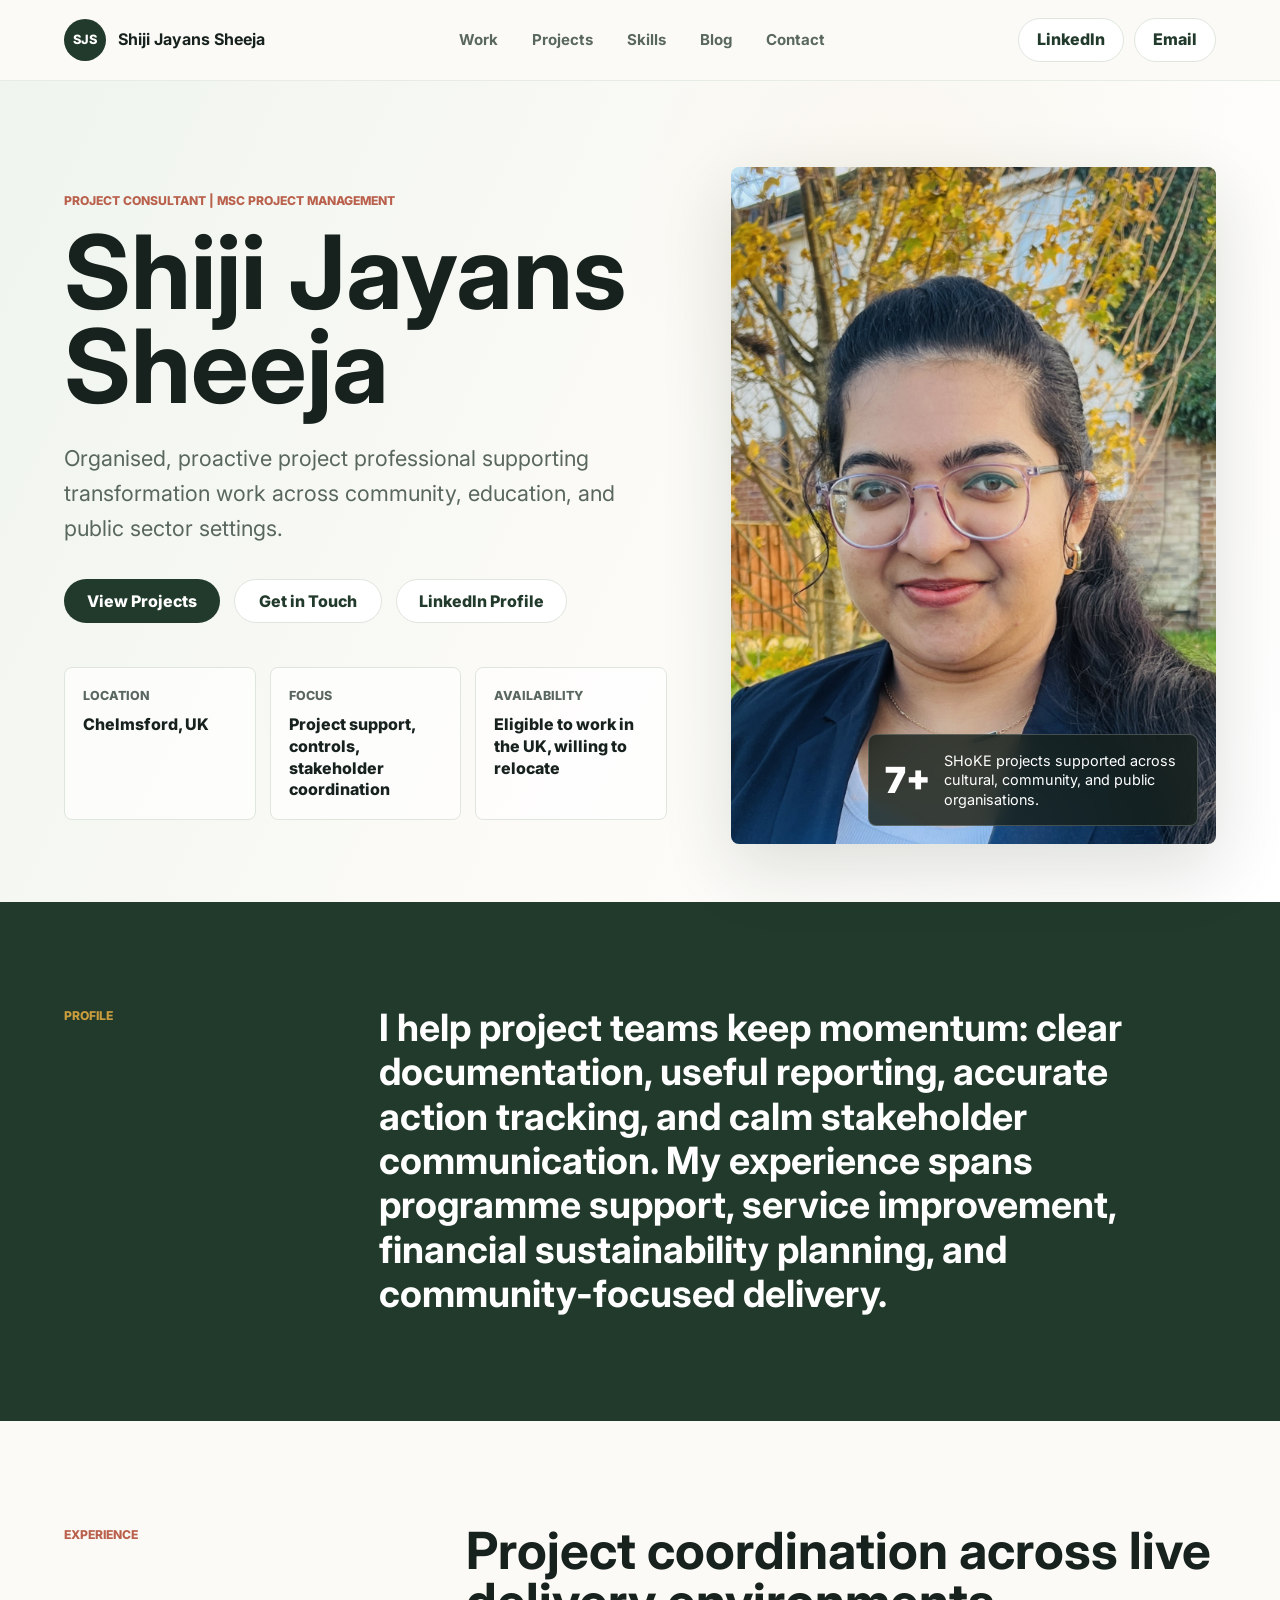
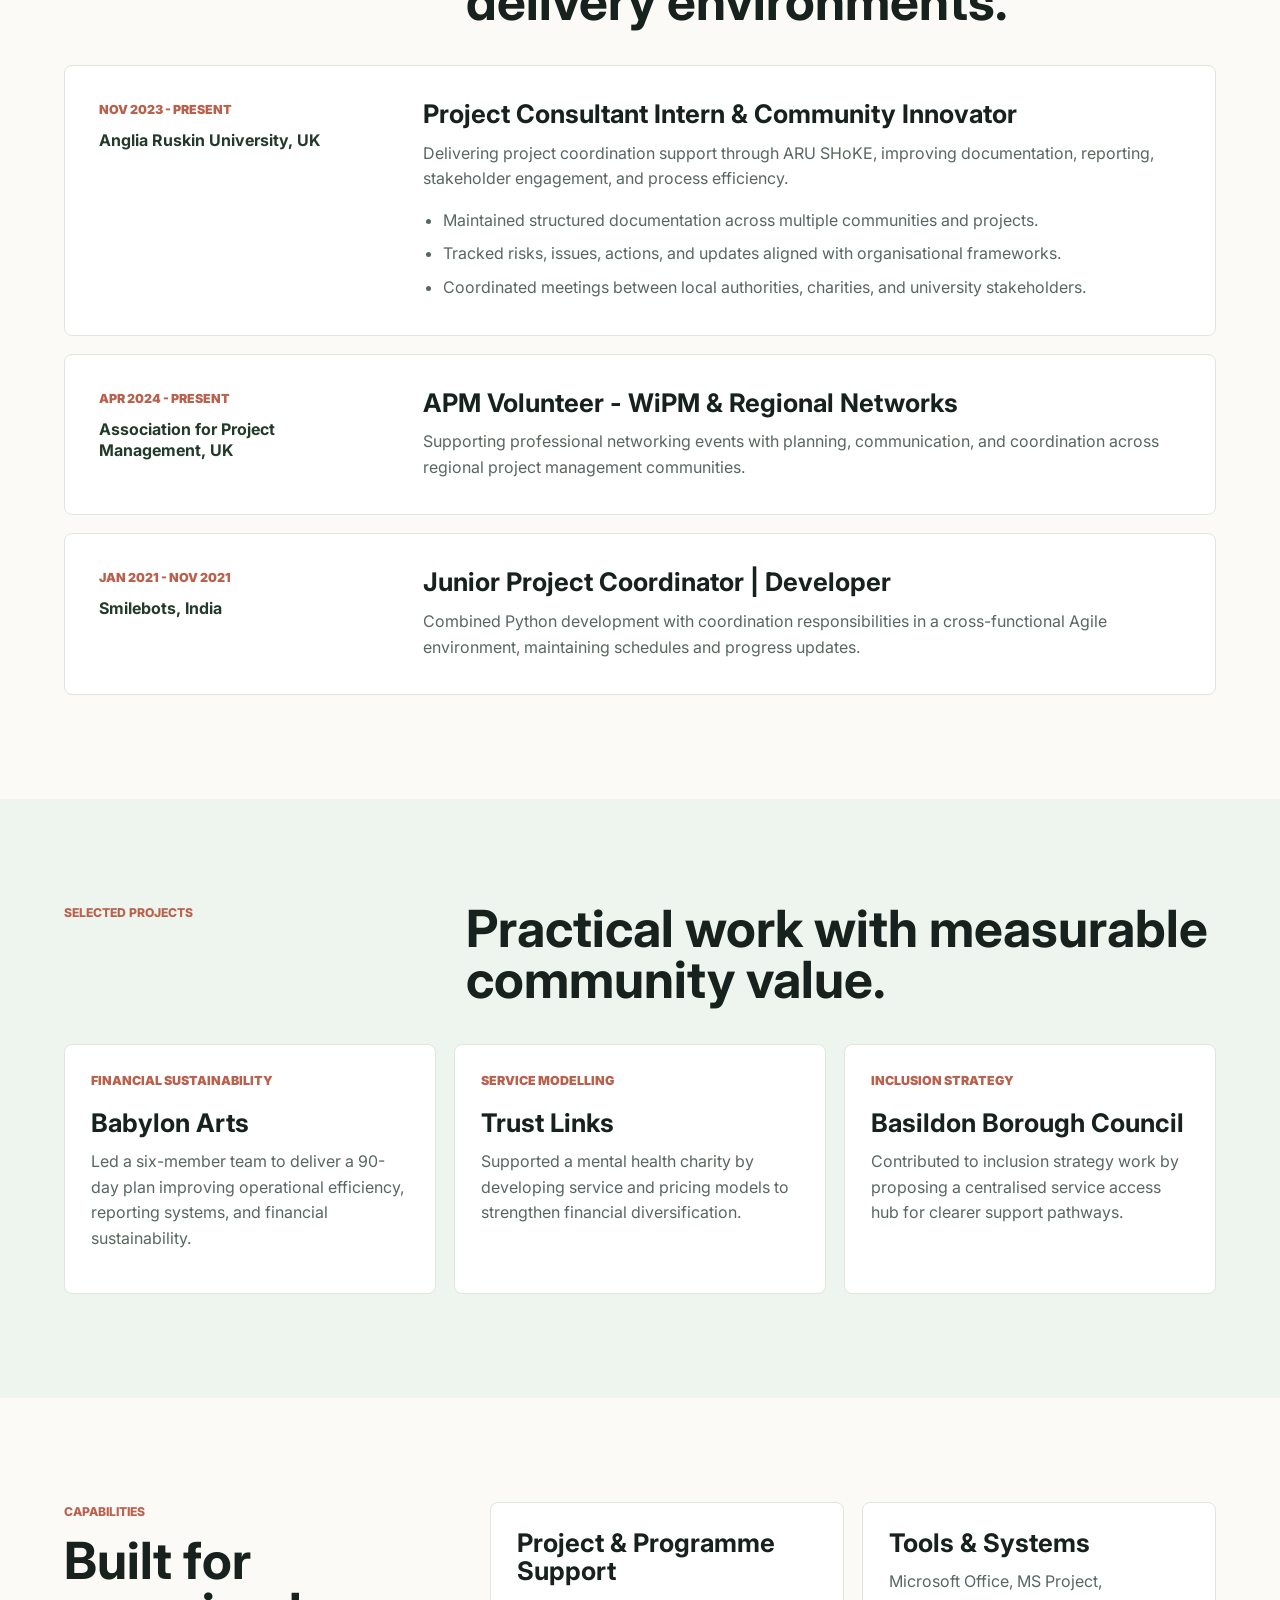
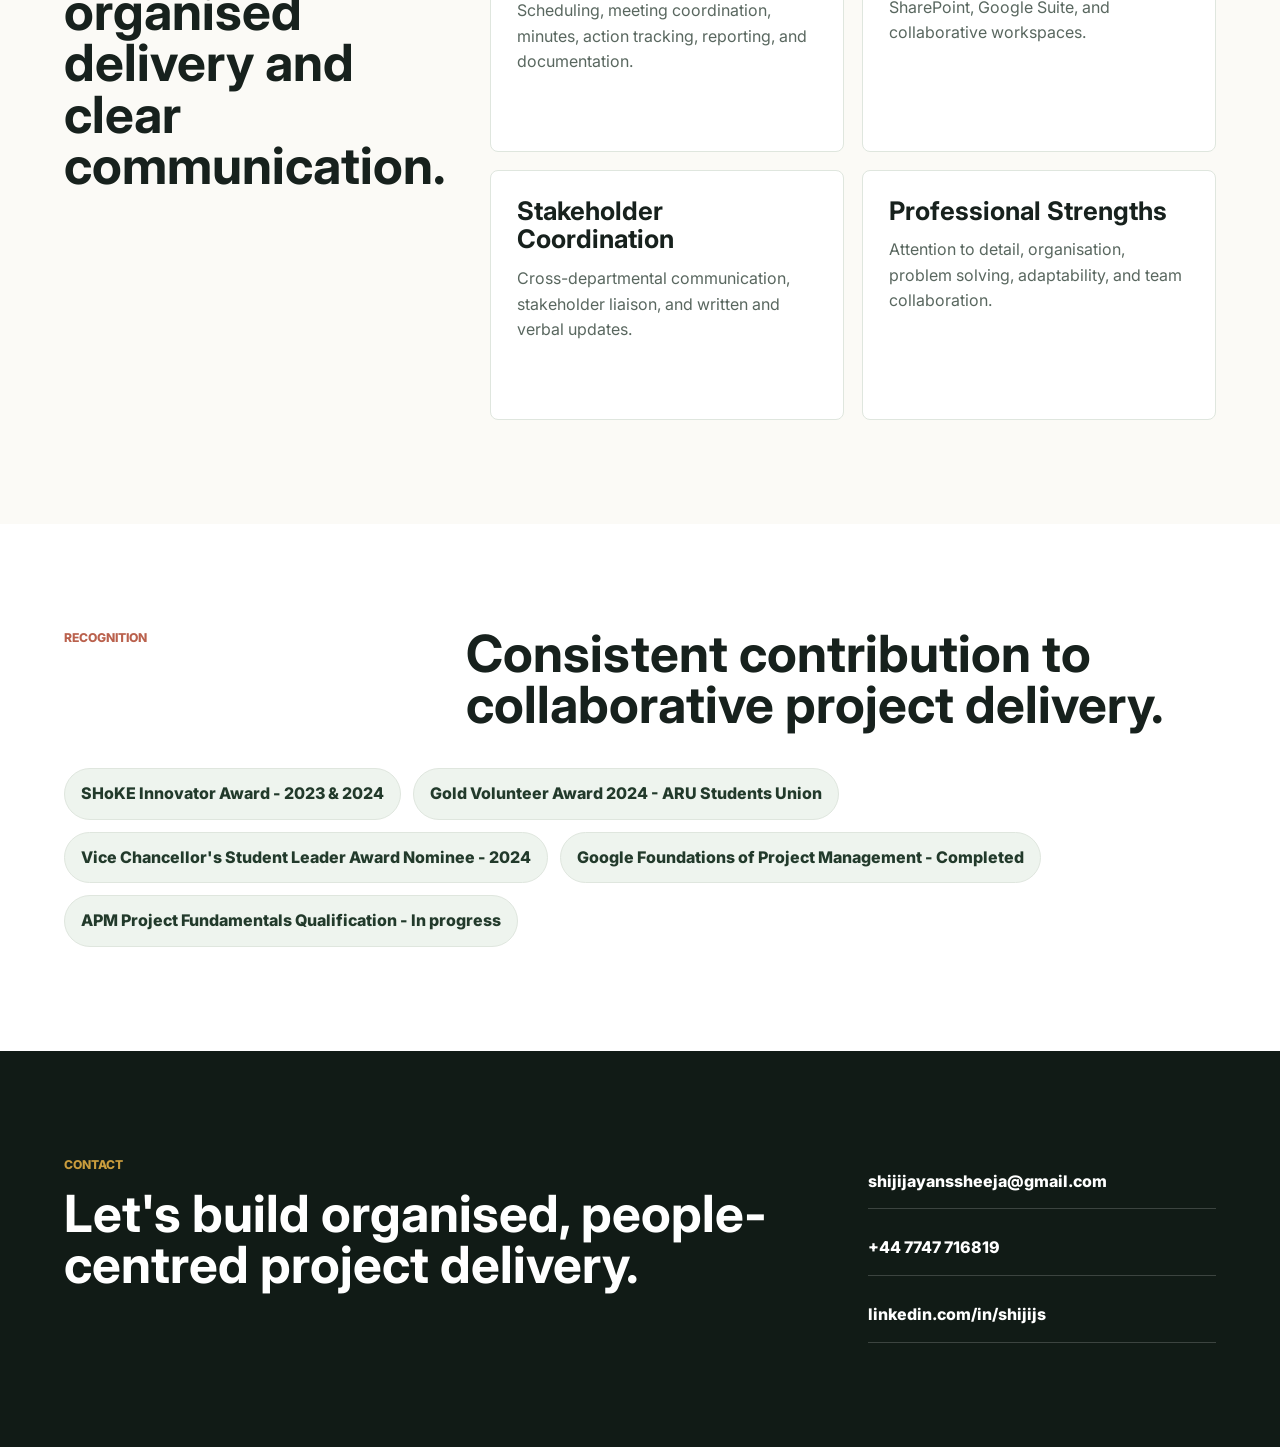
==== index.html @ 8660036b "Add files via upload" ====
<!doctype html>
<html lang="en">
  <head>
    <meta charset="utf-8">
    <meta name="viewport" content="width=device-width, initial-scale=1">
    <title>Shiji Jayans Sheeja | Project Consultant</title>
    <meta
      name="description"
      content="Modern portfolio for Shiji Jayans Sheeja, a project consultant with MSc Project Management experience across community, education, and public sector projects."
    >
    <link rel="preconnect" href="https://fonts.googleapis.com">
    <link rel="preconnect" href="https://fonts.gstatic.com" crossorigin>
    <link
      href="https://fonts.googleapis.com/css2?family=Inter:wght@400;500;600;700;800&display=swap"
      rel="stylesheet"
    >
    <link rel="stylesheet" href="styles.css">
  </head>
  <body>
    <header class="site-header" data-header>
      <a class="brand" href="index.html#home" aria-label="Shiji Jayans Sheeja home">
        <span>SJS</span>
        <strong>Shiji Jayans Sheeja</strong>
      </a>
      <nav class="nav-links" aria-label="Primary navigation">
        <a href="#work">Work</a>
        <a href="#projects">Projects</a>
        <a href="#skills">Skills</a>
        <a href="blog.html">Blog</a>
        <a href="#contact">Contact</a>
      </nav>
      <div class="header-actions">
        <a class="header-cta" href="https://linkedin.com/in/shijijs">LinkedIn</a>
        <a class="header-cta" href="mailto:shijijayanssheeja@gmail.com">Email</a>
      </div>
    </header>

    <main>
      <section class="hero" id="home">
        <div class="hero-copy">
          <p class="eyebrow">Project Consultant | MSc Project Management</p>
          <h1>Shiji Jayans Sheeja</h1>
          <p class="hero-lede">
            Organised, proactive project professional supporting transformation work across
            community, education, and public sector settings.
          </p>
          <div class="hero-actions" aria-label="Primary actions">
            <a class="button primary" href="#projects">View Projects</a>
            <a class="button secondary" href="mailto:shijijayanssheeja@gmail.com">Get in Touch</a>
            <a class="button secondary" href="https://linkedin.com/in/shijijs">LinkedIn Profile</a>
          </div>
          <dl class="quick-facts" aria-label="Quick facts">
            <div>
              <dt>Location</dt>
              <dd>Chelmsford, UK</dd>
            </div>
            <div>
              <dt>Focus</dt>
              <dd>Project support, controls, stakeholder coordination</dd>
            </div>
            <div>
              <dt>Availability</dt>
              <dd>Eligible to work in the UK, willing to relocate</dd>
            </div>
          </dl>
        </div>
        <div class="hero-visual" aria-label="Portrait of Shiji Jayans Sheeja">
          <img src="assets/shiji.JPG" alt="Shiji Jayans Sheeja smiling outdoors">
          <div class="hero-note">
            <span>7+</span>
            <p>SHoKE projects supported across cultural, community, and public organisations.</p>
          </div>
        </div>
      </section>

      <section class="intro-section" aria-label="Professional summary">
        <div class="section-kicker">Profile</div>
        <p>
          I help project teams keep momentum: clear documentation, useful reporting,
          accurate action tracking, and calm stakeholder communication. My experience spans
          programme support, service improvement, financial sustainability planning, and
          community-focused delivery.
        </p>
      </section>

      <section class="section" id="work">
        <div class="section-heading">
          <p class="section-kicker">Experience</p>
          <h2>Project coordination across live delivery environments.</h2>
        </div>
        <div class="timeline">
          <article class="timeline-item">
            <div class="timeline-meta">
              <span>Nov 2023 - Present</span>
              <strong>Anglia Ruskin University, UK</strong>
            </div>
            <div class="timeline-content">
              <h3>Project Consultant Intern & Community Innovator</h3>
              <p>
                Delivering project coordination support through ARU SHoKE, improving
                documentation, reporting, stakeholder engagement, and process efficiency.
              </p>
              <ul>
                <li>Maintained structured documentation across multiple communities and projects.</li>
                <li>Tracked risks, issues, actions, and updates aligned with organisational frameworks.</li>
                <li>Coordinated meetings between local authorities, charities, and university stakeholders.</li>
              </ul>
            </div>
          </article>
          <article class="timeline-item">
            <div class="timeline-meta">
              <span>Apr 2024 - Present</span>
              <strong>Association for Project Management, UK</strong>
            </div>
            <div class="timeline-content">
              <h3>APM Volunteer - WiPM & Regional Networks</h3>
              <p>
                Supporting professional networking events with planning, communication,
                and coordination across regional project management communities.
              </p>
            </div>
          </article>
          <article class="timeline-item">
            <div class="timeline-meta">
              <span>Jan 2021 - Nov 2021</span>
              <strong>Smilebots, India</strong>
            </div>
            <div class="timeline-content">
              <h3>Junior Project Coordinator | Developer</h3>
              <p>
                Combined Python development with coordination responsibilities in a
                cross-functional Agile environment, maintaining schedules and progress updates.
              </p>
            </div>
          </article>
        </div>
      </section>

      <section class="section projects-section" id="projects">
        <div class="section-heading">
          <p class="section-kicker">Selected Projects</p>
          <h2>Practical work with measurable community value.</h2>
        </div>
        <div class="project-grid">
          <article class="project-card">
            <span>Financial sustainability</span>
            <h3>Babylon Arts</h3>
            <p>
              Led a six-member team to deliver a 90-day plan improving operational efficiency,
              reporting systems, and financial sustainability.
            </p>
          </article>
          <article class="project-card">
            <span>Service modelling</span>
            <h3>Trust Links</h3>
            <p>
              Supported a mental health charity by developing service and pricing models to
              strengthen financial diversification.
            </p>
          </article>
          <article class="project-card">
            <span>Inclusion strategy</span>
            <h3>Basildon Borough Council</h3>
            <p>
              Contributed to inclusion strategy work by proposing a centralised service access
              hub for clearer support pathways.
            </p>
          </article>
        </div>
      </section>

      <section class="section split-section" id="skills">
        <div>
          <p class="section-kicker">Capabilities</p>
          <h2>Built for organised delivery and clear communication.</h2>
        </div>
        <div class="skills-layout">
          <article>
            <h3>Project & Programme Support</h3>
            <p>Scheduling, meeting coordination, minutes, action tracking, reporting, and documentation.</p>
          </article>
          <article>
            <h3>Tools & Systems</h3>
            <p>Microsoft Office, MS Project, SharePoint, Google Suite, and collaborative workspaces.</p>
          </article>
          <article>
            <h3>Stakeholder Coordination</h3>
            <p>Cross-departmental communication, stakeholder liaison, and written and verbal updates.</p>
          </article>
          <article>
            <h3>Professional Strengths</h3>
            <p>Attention to detail, organisation, problem solving, adaptability, and team collaboration.</p>
          </article>
        </div>
      </section>

      <section class="section recognition-section">
        <div class="section-heading">
          <p class="section-kicker">Recognition</p>
          <h2>Consistent contribution to collaborative project delivery.</h2>
        </div>
        <div class="recognition-list">
          <p>SHoKE Innovator Award - 2023 & 2024</p>
          <p>Gold Volunteer Award 2024 - ARU Students Union</p>
          <p>Vice Chancellor's Student Leader Award Nominee - 2024</p>
          <p>Google Foundations of Project Management - Completed</p>
          <p>APM Project Fundamentals Qualification - In progress</p>
        </div>
      </section>
    </main>

    <footer class="footer" id="contact">
      <div>
        <p class="section-kicker">Contact</p>
        <h2>Let's build organised, people-centred project delivery.</h2>
      </div>
      <address>
        <a href="mailto:shijijayanssheeja@gmail.com">shijijayanssheeja@gmail.com</a>
        <a href="tel:+447747716819">+44 7747 716819</a>
        <a href="https://linkedin.com/in/shijijs">linkedin.com/in/shijijs</a>
      </address>
    </footer>

    <script src="script.js"></script>
  </body>
</html>
---- styles.css ----
:root {
  color-scheme: light;
  --ink: #17211d;
  --muted: #59675f;
  --line: #dfe6de;
  --paper: #fbfaf6;
  --mist: #eef4ee;
  --sage: #67856d;
  --forest: #223a2b;
  --gold: #c99c3d;
  --coral: #ba614d;
  --white: #ffffff;
  --shadow: 0 24px 70px rgba(25, 42, 31, 0.14);
}

* {
  box-sizing: border-box;
}

html {
  scroll-behavior: smooth;
}

body {
  margin: 0;
  font-family: "Inter", Arial, sans-serif;
  color: var(--ink);
  background: var(--paper);
  line-height: 1.6;
}

img {
  display: block;
  max-width: 100%;
}

a {
  color: inherit;
  text-decoration: none;
}

.site-header {
  position: sticky;
  top: 0;
  z-index: 20;
  display: flex;
  align-items: center;
  justify-content: space-between;
  gap: 24px;
  padding: 18px clamp(20px, 5vw, 72px);
  background: rgba(251, 250, 246, 0.88);
  border-bottom: 1px solid rgba(223, 230, 222, 0.72);
  backdrop-filter: blur(18px);
  transition: box-shadow 180ms ease, padding 180ms ease;
}

.site-header.is-scrolled {
  padding-block: 12px;
  box-shadow: 0 12px 40px rgba(34, 58, 43, 0.08);
}

.brand {
  display: inline-flex;
  align-items: center;
  gap: 12px;
  min-width: 0;
  font-weight: 800;
}

.brand span {
  display: grid;
  width: 42px;
  height: 42px;
  place-items: center;
  color: var(--white);
  background: var(--forest);
  border-radius: 50%;
  font-size: 0.8rem;
}

.brand strong {
  white-space: nowrap;
}

.nav-links {
  display: flex;
  align-items: center;
  justify-content: center;
  gap: clamp(14px, 3vw, 34px);
  color: var(--muted);
  font-size: 0.94rem;
  font-weight: 700;
}

.nav-links a,
.header-cta,
.button {
  transition: transform 180ms ease, color 180ms ease, background 180ms ease, border-color 180ms ease;
}

.nav-links a:hover {
  color: var(--forest);
}

.header-cta,
.button {
  display: inline-flex;
  min-height: 44px;
  align-items: center;
  justify-content: center;
  border-radius: 999px;
  font-weight: 800;
}

.header-actions {
  display: flex;
  flex-wrap: wrap;
  gap: 10px;
  justify-content: flex-end;
}

.header-cta {
  padding: 0 18px;
  color: var(--forest);
  border: 1px solid var(--line);
  background: var(--white);
}

.header-cta:hover,
.button:hover {
  transform: translateY(-2px);
}

.hero {
  display: grid;
  grid-template-columns: minmax(0, 1.02fr) minmax(320px, 0.82fr);
  min-height: calc(100vh - 79px);
  gap: clamp(34px, 5vw, 78px);
  align-items: center;
  padding: clamp(46px, 8vw, 86px) clamp(20px, 5vw, 72px) clamp(34px, 5vw, 58px);
  background:
    linear-gradient(115deg, rgba(238, 244, 238, 0.92), rgba(251, 250, 246, 0.7) 48%, rgba(255, 255, 255, 0.95)),
    radial-gradient(circle at 74% 18%, rgba(201, 156, 61, 0.2), transparent 28%);
}

.eyebrow,
.section-kicker {
  margin: 0 0 14px;
  color: var(--coral);
  font-size: 0.76rem;
  font-weight: 800;
  letter-spacing: 0;
  text-transform: uppercase;
}

.hero h1 {
  max-width: 780px;
  margin: 0;
  font-size: clamp(3rem, 8vw, 7.6rem);
  line-height: 0.92;
  letter-spacing: 0;
}

.hero-lede {
  max-width: 660px;
  margin: 28px 0 0;
  color: var(--muted);
  font-size: clamp(1.08rem, 2vw, 1.36rem);
}

.hero-actions {
  display: flex;
  flex-wrap: wrap;
  gap: 14px;
  margin: 34px 0 0;
}

.button {
  min-width: 148px;
  padding: 0 22px;
  border: 1px solid transparent;
}

.button.primary {
  color: var(--white);
  background: var(--forest);
}

.button.secondary {
  color: var(--forest);
  border-color: var(--line);
  background: var(--white);
}

.quick-facts {
  display: grid;
  grid-template-columns: repeat(3, minmax(0, 1fr));
  gap: 14px;
  max-width: 860px;
  margin: 44px 0 0;
}

.quick-facts div {
  min-height: 116px;
  padding: 18px;
  background: rgba(255, 255, 255, 0.72);
  border: 1px solid var(--line);
  border-radius: 8px;
}

.quick-facts dt {
  color: var(--muted);
  font-size: 0.78rem;
  font-weight: 800;
  text-transform: uppercase;
}

.quick-facts dd {
  margin: 8px 0 0;
  font-weight: 800;
  line-height: 1.35;
}

.hero-visual {
  position: relative;
  align-self: stretch;
  min-height: 540px;
  overflow: hidden;
  border-radius: 8px;
  box-shadow: var(--shadow);
}

.hero-visual img {
  width: 100%;
  height: 100%;
  object-fit: cover;
  object-position: 50% 28%;
}

.hero-note {
  position: absolute;
  right: 18px;
  bottom: 18px;
  display: grid;
  grid-template-columns: auto minmax(0, 1fr);
  gap: 14px;
  align-items: center;
  width: min(330px, calc(100% - 36px));
  padding: 16px;
  color: var(--white);
  background: rgba(23, 33, 29, 0.82);
  border: 1px solid rgba(255, 255, 255, 0.2);
  border-radius: 8px;
  backdrop-filter: blur(10px);
}

.hero-note span {
  font-size: 2.25rem;
  font-weight: 900;
  line-height: 1;
}

.hero-note p {
  margin: 0;
  font-size: 0.9rem;
  line-height: 1.35;
}

.intro-section,
.section,
.footer {
  padding: clamp(58px, 9vw, 104px) clamp(20px, 5vw, 72px);
}

.intro-section {
  display: grid;
  grid-template-columns: 0.3fr 1fr;
  gap: clamp(22px, 5vw, 78px);
  background: var(--forest);
  color: var(--white);
}

.intro-section .section-kicker {
  color: var(--gold);
}

.intro-section p {
  max-width: 1040px;
  margin: 0;
  font-size: clamp(1.38rem, 3vw, 2.35rem);
  font-weight: 700;
  line-height: 1.18;
}

.section-heading {
  display: grid;
  grid-template-columns: 0.45fr minmax(0, 1fr);
  gap: clamp(22px, 5vw, 76px);
  align-items: start;
  margin-bottom: 38px;
}

.section-heading h2,
.split-section h2,
.footer h2 {
  max-width: 820px;
  margin: 0;
  font-size: clamp(2rem, 4vw, 4.1rem);
  line-height: 1;
  letter-spacing: 0;
}

.timeline {
  display: grid;
  gap: 18px;
}

.timeline-item {
  display: grid;
  grid-template-columns: minmax(190px, 0.36fr) minmax(0, 1fr);
  gap: clamp(20px, 4vw, 54px);
  padding: clamp(22px, 4vw, 34px);
  background: var(--white);
  border: 1px solid var(--line);
  border-radius: 8px;
}

.timeline-meta {
  color: var(--muted);
}

.timeline-meta span,
.project-card span {
  display: block;
  color: var(--coral);
  font-size: 0.78rem;
  font-weight: 900;
  text-transform: uppercase;
}

.timeline-meta strong {
  display: block;
  margin-top: 10px;
  color: var(--forest);
  line-height: 1.35;
}

.timeline-content h3,
.project-card h3,
.skills-layout h3 {
  margin: 0;
  font-size: clamp(1.25rem, 2vw, 1.7rem);
  line-height: 1.12;
}

.timeline-content p,
.project-card p,
.skills-layout p {
  margin: 12px 0 0;
  color: var(--muted);
}

.timeline-content ul {
  display: grid;
  gap: 8px;
  margin: 16px 0 0;
  padding-left: 20px;
  color: var(--muted);
}

.projects-section {
  background: var(--mist);
}

.project-grid {
  display: grid;
  grid-template-columns: repeat(3, minmax(0, 1fr));
  gap: 18px;
}

.project-card,
.skills-layout article {
  min-height: 250px;
  padding: 26px;
  background: var(--white);
  border: 1px solid var(--line);
  border-radius: 8px;
}

.project-card h3 {
  margin-top: 18px;
}

.split-section {
  display: grid;
  grid-template-columns: minmax(260px, 0.48fr) minmax(0, 1fr);
  gap: clamp(28px, 6vw, 88px);
  align-items: start;
}

.skills-layout {
  display: grid;
  grid-template-columns: repeat(2, minmax(0, 1fr));
  gap: 18px;
}

.recognition-section {
  background: var(--white);
}

.recognition-list {
  display: flex;
  flex-wrap: wrap;
  gap: 12px;
}

.recognition-list p {
  margin: 0;
  padding: 12px 16px;
  color: var(--forest);
  background: var(--mist);
  border: 1px solid var(--line);
  border-radius: 999px;
  font-weight: 800;
}

.footer {
  display: grid;
  grid-template-columns: minmax(0, 1fr) minmax(260px, 0.45fr);
  gap: 32px;
  color: var(--white);
  background: #111b16;
}

.footer .section-kicker {
  color: var(--gold);
}

.footer address {
  display: grid;
  gap: 12px;
  align-content: end;
  font-style: normal;
}

.footer a {
  display: block;
  padding: 14px 0;
  border-bottom: 1px solid rgba(255, 255, 255, 0.18);
  font-weight: 800;
}

.blog-hero {
  display: grid;
  grid-template-columns: minmax(0, 1fr) minmax(300px, 0.42fr);
  gap: clamp(28px, 6vw, 90px);
  align-items: end;
  padding: clamp(64px, 9vw, 118px) clamp(20px, 5vw, 72px) clamp(44px, 7vw, 82px);
  background:
    linear-gradient(120deg, rgba(238, 244, 238, 0.96), rgba(251, 250, 246, 0.82) 55%, rgba(255, 255, 255, 0.96)),
    radial-gradient(circle at 82% 20%, rgba(186, 97, 77, 0.17), transparent 26%);
  border-bottom: 1px solid var(--line);
}

.blog-hero h1 {
  max-width: 980px;
  margin: 0;
  font-size: clamp(3rem, 8vw, 7.2rem);
  line-height: 0.92;
  letter-spacing: 0;
}

.blog-hero-copy > p:not(.eyebrow) {
  max-width: 820px;
  margin: 28px 0 0;
  color: var(--muted);
  font-size: clamp(1.12rem, 2vw, 1.45rem);
}

.article-meta {
  display: flex;
  flex-wrap: wrap;
  gap: 10px;
  margin-top: 30px;
}

.article-meta span {
  padding: 10px 14px;
  color: var(--forest);
  background: var(--white);
  border: 1px solid var(--line);
  border-radius: 999px;
  font-size: 0.9rem;
  font-weight: 800;
}

.blog-hero-panel {
  padding: 26px;
  color: var(--white);
  background: var(--forest);
  border-radius: 8px;
  box-shadow: var(--shadow);
}

.blog-hero-panel p {
  margin: 0 0 12px;
  color: var(--gold);
  font-size: 0.78rem;
  font-weight: 900;
  text-transform: uppercase;
}

.blog-hero-panel strong {
  display: block;
  font-size: clamp(1.35rem, 2vw, 2rem);
  line-height: 1.08;
}

.blog-hero-panel span {
  display: block;
  margin-top: 18px;
  color: rgba(255, 255, 255, 0.78);
}

.blog-article {
  display: grid;
  grid-template-columns: minmax(220px, 0.24fr) minmax(0, 760px);
  gap: clamp(28px, 6vw, 88px);
  align-items: start;
  padding: clamp(46px, 7vw, 86px) clamp(20px, 5vw, 72px);
}

.article-toc {
  position: sticky;
  top: 104px;
  display: grid;
  gap: 8px;
  padding: 20px;
  background: var(--white);
  border: 1px solid var(--line);
  border-radius: 8px;
}

.article-toc p {
  margin: 0 0 8px;
  color: var(--coral);
  font-size: 0.78rem;
  font-weight: 900;
  text-transform: uppercase;
}

.article-toc a {
  padding: 8px 0;
  color: var(--muted);
  border-bottom: 1px solid var(--line);
  font-weight: 800;
}

.article-toc a:hover {
  color: var(--forest);
}

.article-content {
  min-width: 0;
}

.article-content section {
  padding-bottom: clamp(34px, 6vw, 64px);
}

.article-content h2 {
  margin: 0 0 18px;
  font-size: clamp(2rem, 4vw, 3.3rem);
  line-height: 1;
  letter-spacing: 0;
}

.article-content h3 {
  margin: 0;
  font-size: 1.22rem;
  line-height: 1.2;
}

.article-content p,
.article-content li {
  color: var(--muted);
  font-size: 1.05rem;
}

.article-content p {
  margin: 0 0 18px;
}

.article-content blockquote {
  margin: 28px 0 0;
  padding: 24px;
  color: var(--forest);
  background: var(--mist);
  border-left: 5px solid var(--gold);
  border-radius: 8px;
  font-size: clamp(1.25rem, 2vw, 1.65rem);
  font-weight: 800;
  line-height: 1.32;
}

.insight-grid {
  display: grid;
  grid-template-columns: repeat(2, minmax(0, 1fr));
  gap: 16px;
  margin-top: 28px;
}

.insight-grid div,
.lifecycle-list div,
.callout {
  padding: 22px;
  background: var(--white);
  border: 1px solid var(--line);
  border-radius: 8px;
}

.lifecycle-list {
  display: grid;
  gap: 14px;
  margin-top: 28px;
}

.lifecycle-list div {
  display: grid;
  grid-template-columns: 62px minmax(0, 1fr);
  gap: 4px 18px;
}

.lifecycle-list span {
  grid-row: span 2;
  color: var(--gold);
  font-size: 2rem;
  font-weight: 900;
  line-height: 1;
}

.lifecycle-list p,
.insight-grid p {
  margin-bottom: 0;
}

.callout {
  margin-top: 26px;
  background: var(--forest);
}

.callout h3 {
  color: var(--white);
}

.callout ul,
.article-steps {
  display: grid;
  gap: 12px;
  margin: 18px 0 0;
  padding-left: 22px;
}

.callout li {
  color: rgba(255, 255, 255, 0.78);
}

.article-steps strong {
  display: block;
  color: var(--forest);
}

.article-sources {
  padding: 24px;
  background: var(--mist);
  border: 1px solid var(--line);
  border-radius: 8px;
}

.article-sources h2 {
  font-size: clamp(1.7rem, 3vw, 2.4rem);
}

.article-sources a {
  display: block;
  padding: 12px 0;
  color: var(--forest);
  border-bottom: 1px solid var(--line);
  font-weight: 800;
}

@media (max-width: 980px) {
  .site-header {
    align-items: flex-start;
    flex-wrap: wrap;
  }

  .nav-links {
    order: 3;
    width: 100%;
    justify-content: flex-start;
    overflow-x: auto;
    padding-top: 2px;
  }

  .hero {
    grid-template-columns: 1fr;
    min-height: auto;
  }

  .hero-visual {
    min-height: 520px;
    order: -1;
  }

  .quick-facts,
  .section-heading,
  .intro-section,
  .timeline-item,
  .split-section,
  .footer,
  .blog-hero,
  .blog-article {
    grid-template-columns: 1fr;
  }

  .project-grid {
    grid-template-columns: 1fr;
  }

  .article-toc {
    position: static;
  }
}

@media (max-width: 640px) {
  .site-header {
    padding: 12px 16px;
    gap: 12px;
  }

  .brand strong {
    display: none;
  }

  .header-cta {
    min-height: 40px;
  }

  .header-actions {
    gap: 8px;
  }

  .nav-links {
    gap: 18px;
    font-size: 0.88rem;
  }

  .hero,
  .blog-hero,
  .blog-article,
  .intro-section,
  .section,
  .footer {
    padding-inline: 16px;
  }

  .hero h1 {
    font-size: clamp(2.7rem, 15vw, 4.4rem);
  }

  .hero-visual {
    min-height: 430px;
  }

  .quick-facts,
  .insight-grid,
  .skills-layout {
    grid-template-columns: 1fr;
  }

  .blog-hero h1 {
    font-size: clamp(2.55rem, 13vw, 4.05rem);
  }

  .article-meta span {
    width: 100%;
  }

  .lifecycle-list div {
    grid-template-columns: 1fr;
  }

  .hero-note {
    position: static;
    width: 100%;
    border-radius: 0;
  }

  .project-card,
  .skills-layout article,
  .timeline-item {
    padding: 20px;
  }
}
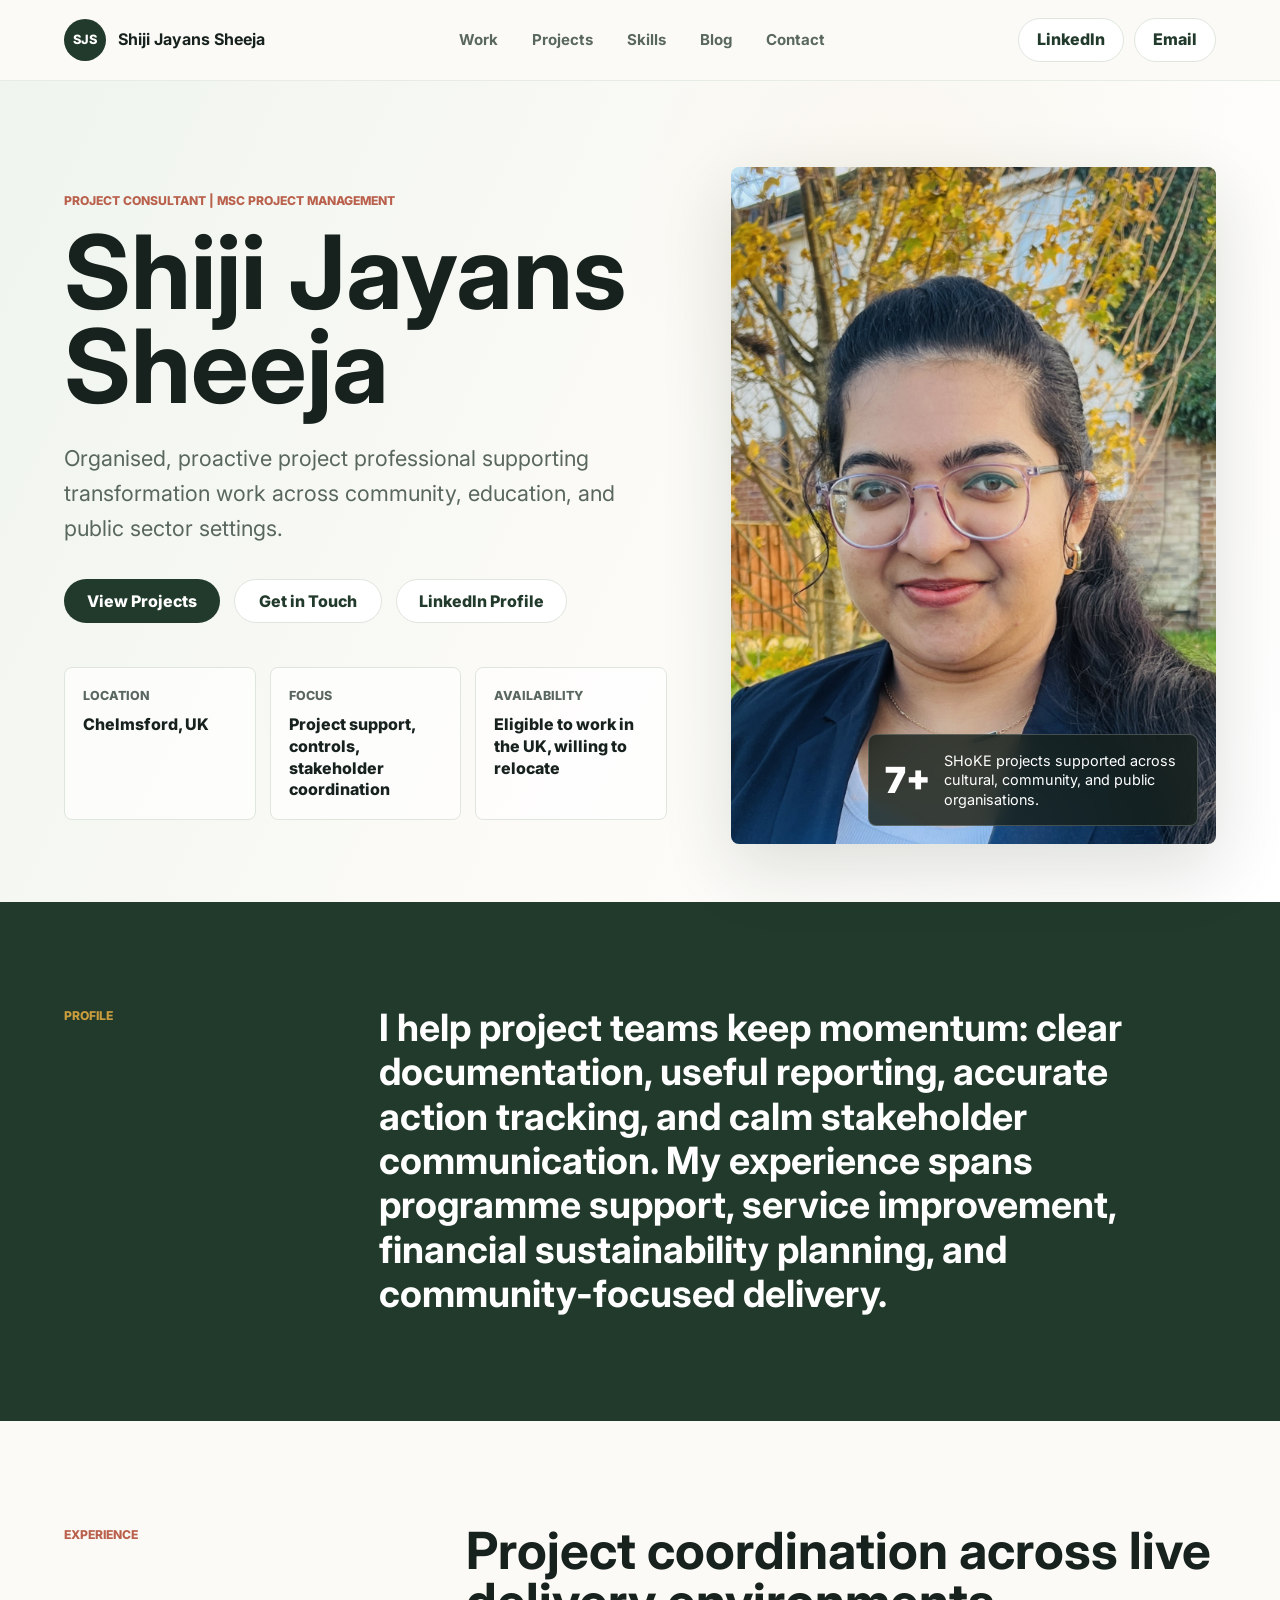
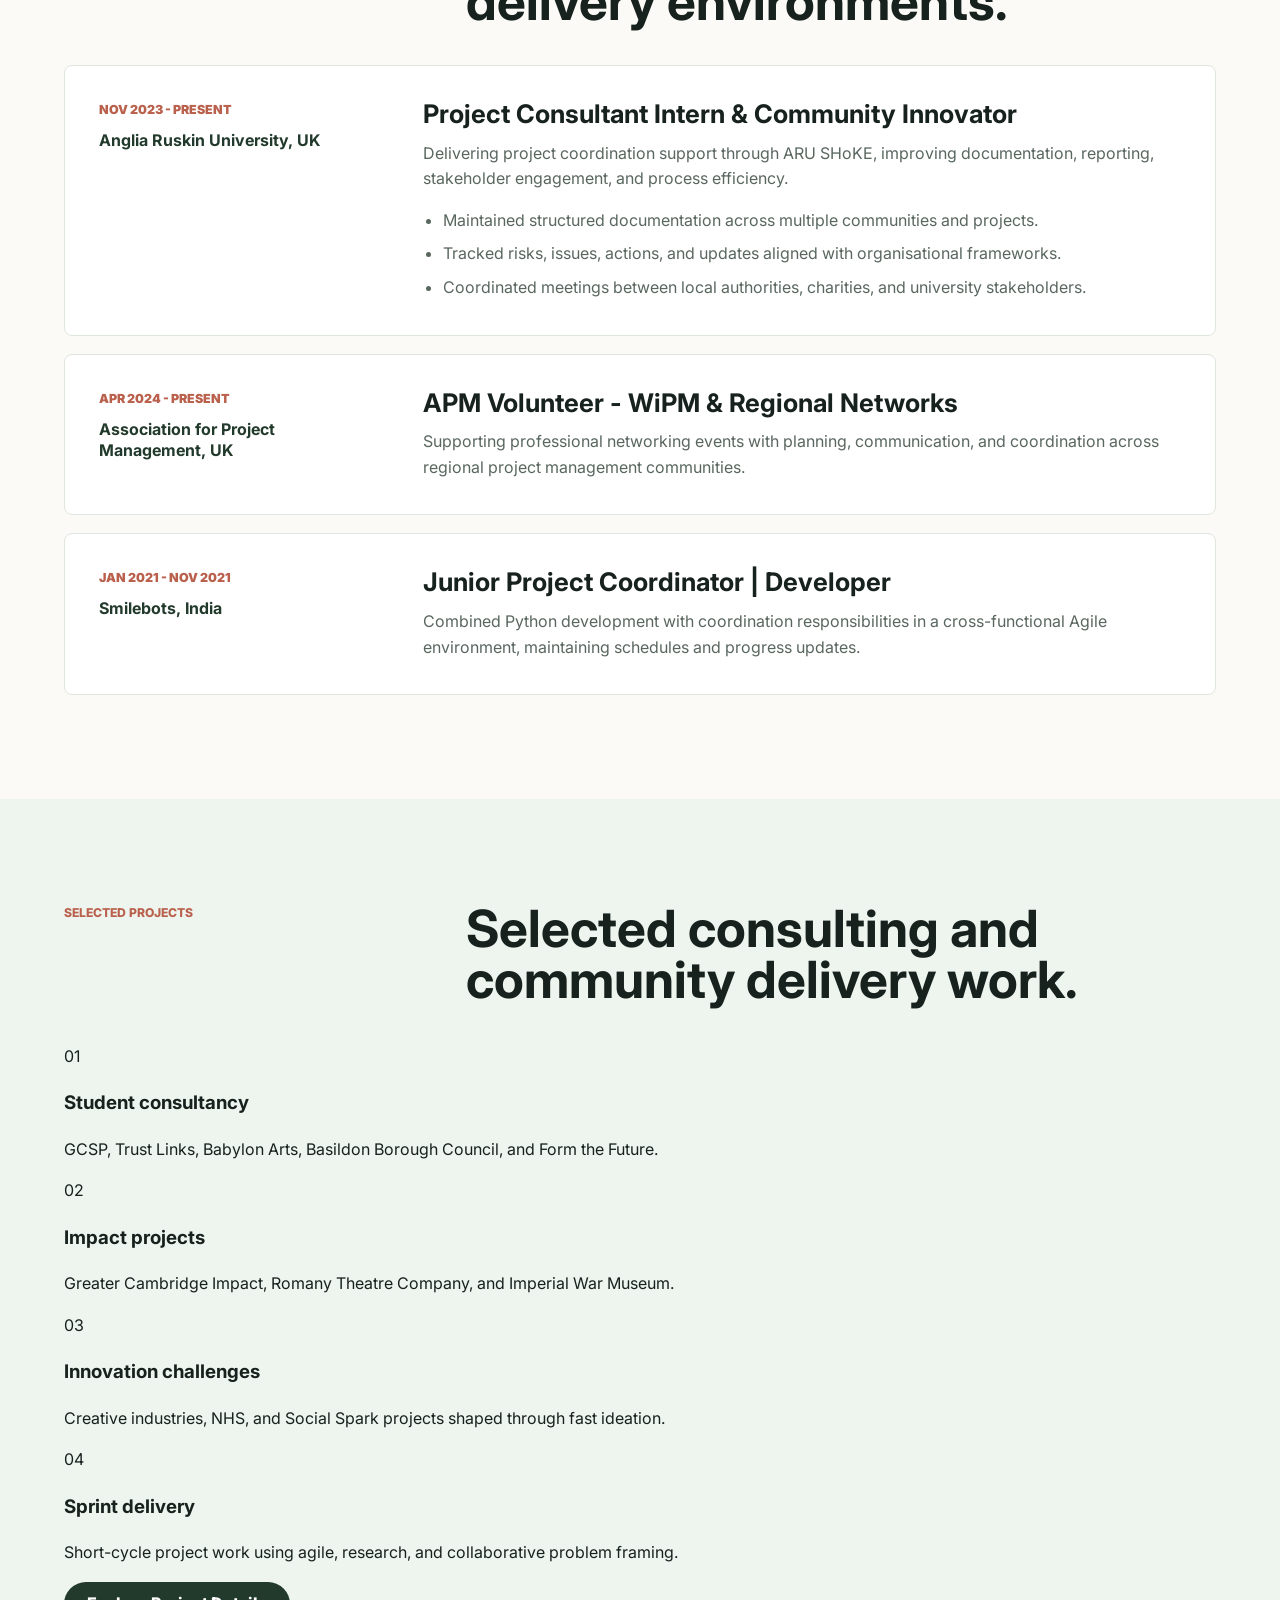
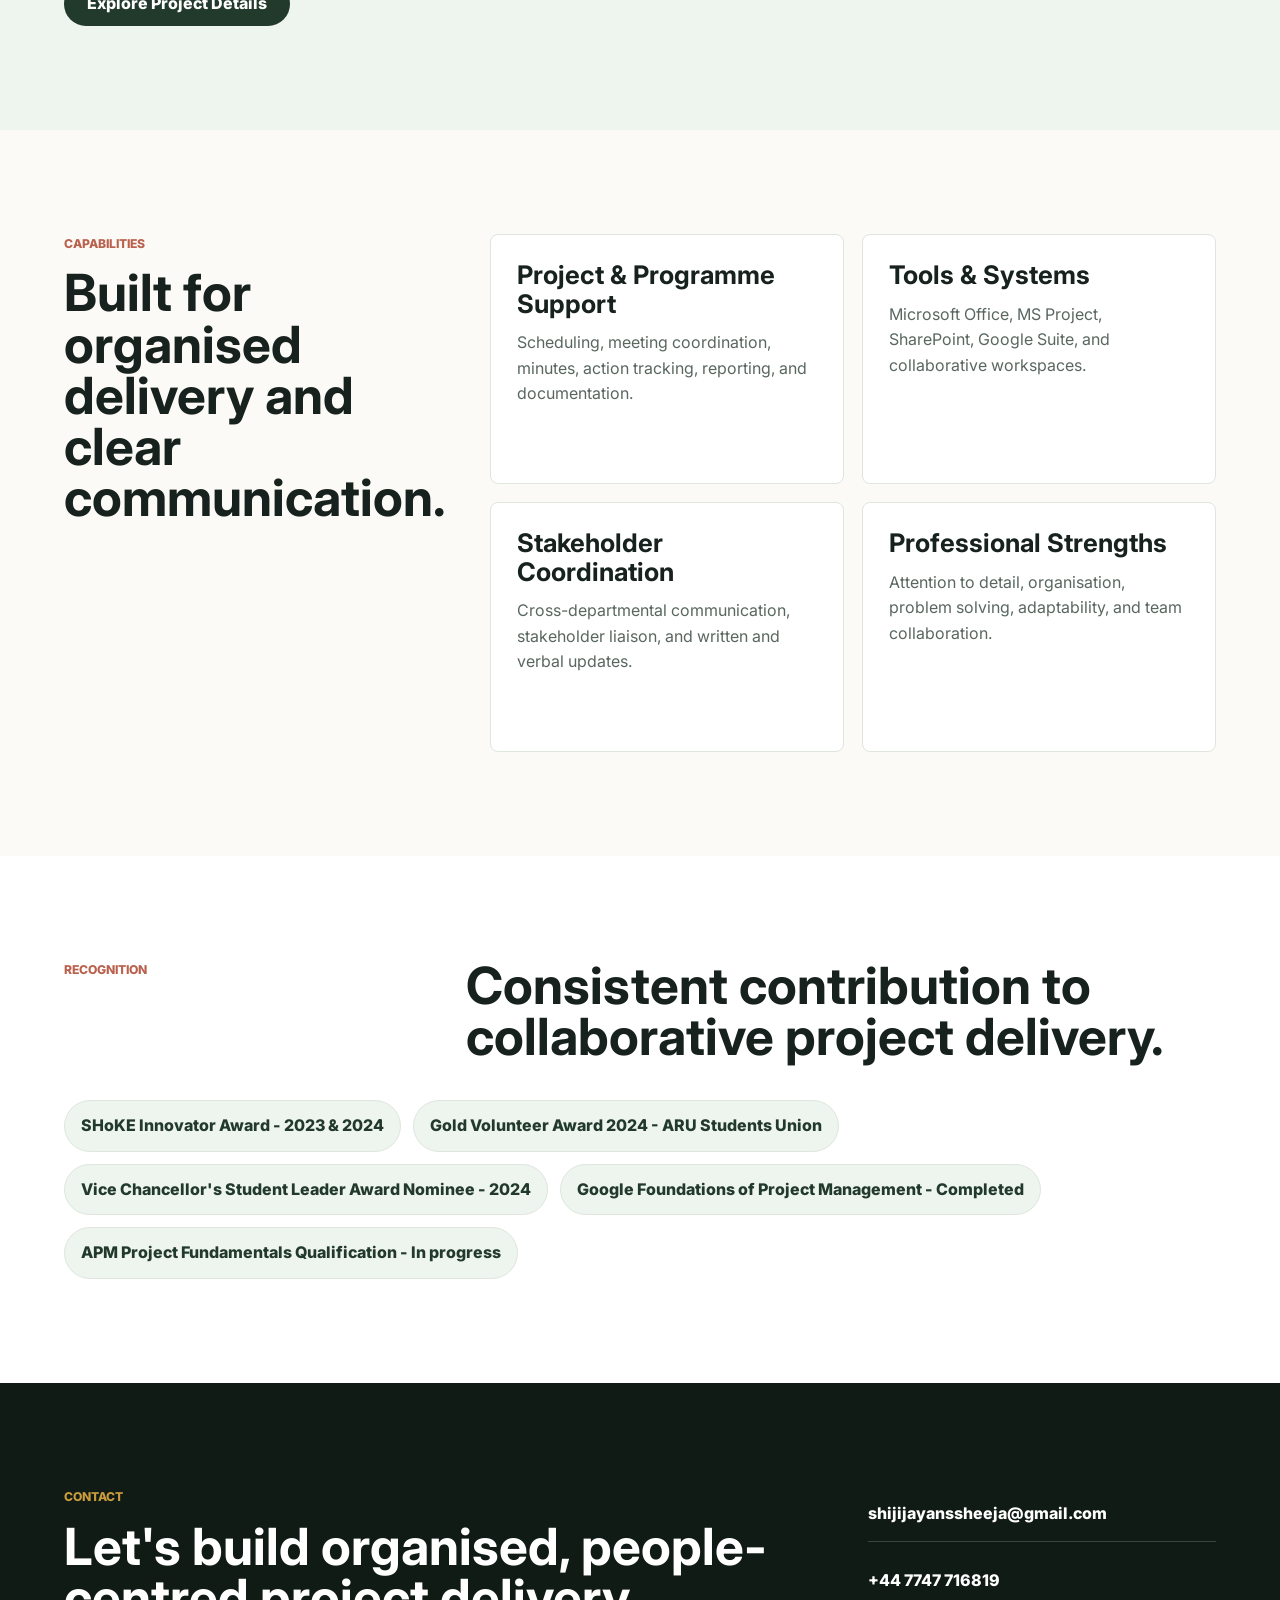
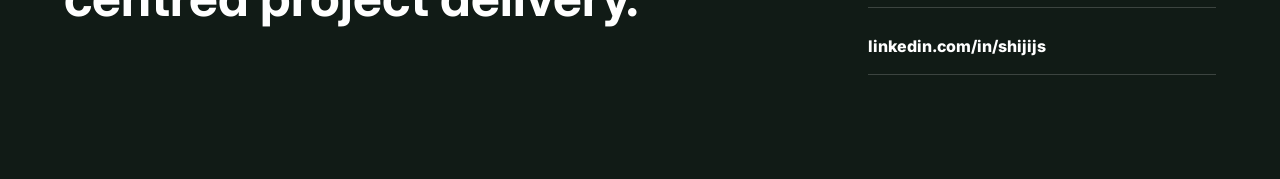
==== commit 032cbf69: "Update project preview and navigation" ====
--- a/index.html
+++ b/index.html
@@ -24,7 +24,7 @@
       </a>
       <nav class="nav-links" aria-label="Primary navigation">
         <a href="#work">Work</a>
-        <a href="#projects">Projects</a>
+        <a href="projects.html">Projects</a>
         <a href="#skills">Skills</a>
         <a href="blog.html">Blog</a>
         <a href="#contact">Contact</a>
@@ -45,7 +45,7 @@
             community, education, and public sector settings.
           </p>
           <div class="hero-actions" aria-label="Primary actions">
-            <a class="button primary" href="#projects">View Projects</a>
+            <a class="button primary" href="projects.html">View Projects</a>
             <a class="button secondary" href="mailto:shijijayanssheeja@gmail.com">Get in Touch</a>
             <a class="button secondary" href="https://linkedin.com/in/shijijs">LinkedIn Profile</a>
           </div>
@@ -139,34 +139,31 @@
       <section class="section projects-section" id="projects">
         <div class="section-heading">
           <p class="section-kicker">Selected Projects</p>
-          <h2>Practical work with measurable community value.</h2>
-        </div>
-        <div class="project-grid">
-          <article class="project-card">
-            <span>Financial sustainability</span>
-            <h3>Babylon Arts</h3>
-            <p>
-              Led a six-member team to deliver a 90-day plan improving operational efficiency,
-              reporting systems, and financial sustainability.
-            </p>
-          </article>
-          <article class="project-card">
-            <span>Service modelling</span>
-            <h3>Trust Links</h3>
-            <p>
-              Supported a mental health charity by developing service and pricing models to
-              strengthen financial diversification.
-            </p>
-          </article>
-          <article class="project-card">
-            <span>Inclusion strategy</span>
-            <h3>Basildon Borough Council</h3>
-            <p>
-              Contributed to inclusion strategy work by proposing a centralised service access
-              hub for clearer support pathways.
-            </p>
-          </article>
-        </div>
+          <h2>Selected consulting and community delivery work.</h2>
+        </div>
+        <div class="project-preview">
+          <article>
+            <span>01</span>
+            <h3>Student consultancy</h3>
+            <p>GCSP, Trust Links, Babylon Arts, Basildon Borough Council, and Form the Future.</p>
+          </article>
+          <article>
+            <span>02</span>
+            <h3>Impact projects</h3>
+            <p>Greater Cambridge Impact, Romany Theatre Company, and Imperial War Museum.</p>
+          </article>
+          <article>
+            <span>03</span>
+            <h3>Innovation challenges</h3>
+            <p>Creative industries, NHS, and Social Spark projects shaped through fast ideation.</p>
+          </article>
+          <article>
+            <span>04</span>
+            <h3>Sprint delivery</h3>
+            <p>Short-cycle project work using agile, research, and collaborative problem framing.</p>
+          </article>
+        </div>
+        <a class="button primary project-link" href="projects.html">Explore Project Details</a>
       </section>
 
       <section class="section split-section" id="skills">
